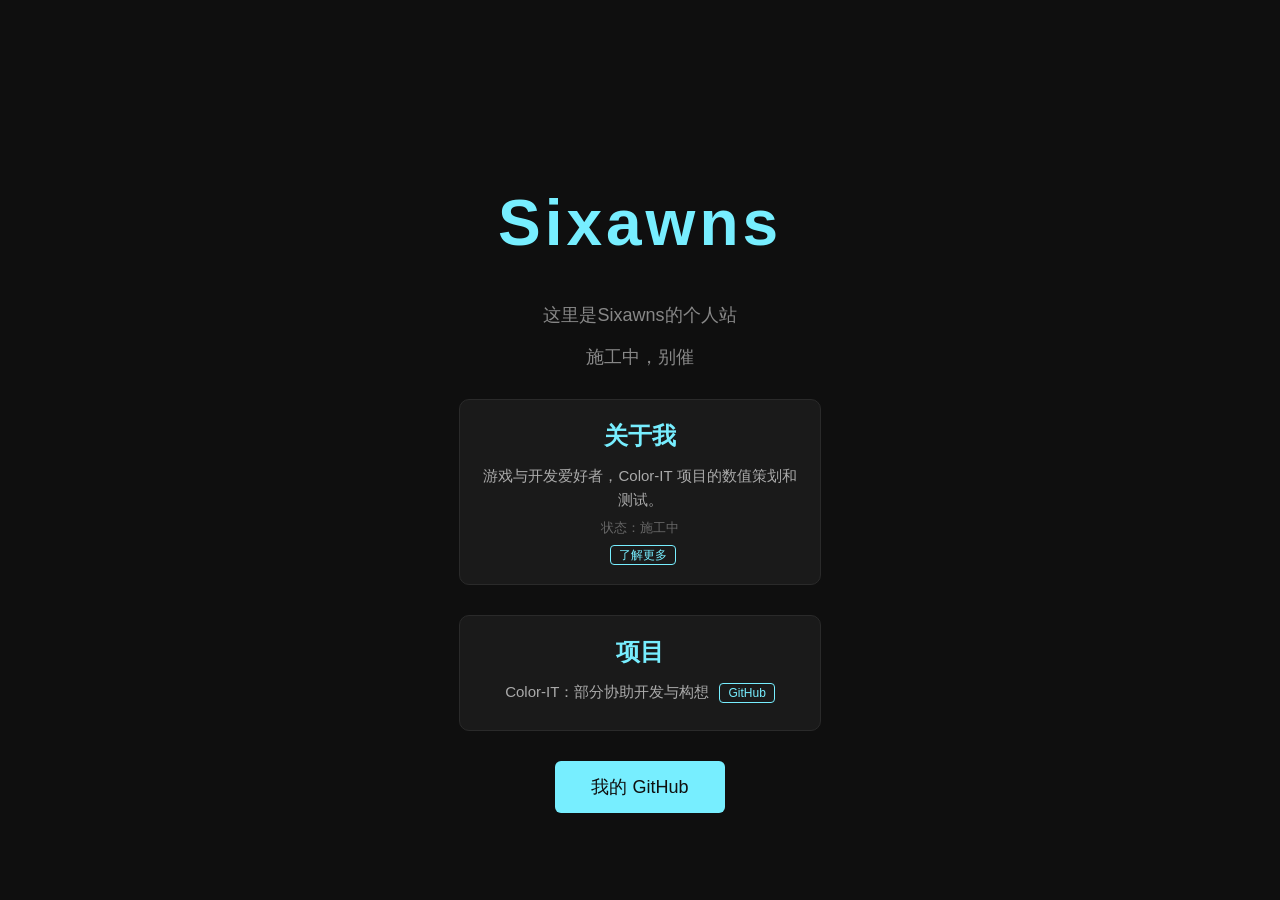
==== index.html @ 47315398 "0.26.9.13.1 网页初版" ====
<!DOCTYPE html>
<html>
<head>
  <meta charset="UTF-8">
  <title>Sixawns</title>
  <link rel="stylesheet" href="style.css">
</head>
<body>
  <h1>Sixawns</h1>
  <p>这里是Sixawns的个人站</p>
  <p>施工中，别催</p>

  <div class="card">
    <h2>关于我</h2>
    <p>游戏与开发爱好者，Color-IT 项目的数值策划和测试。</p>
    <p class="status">状态：施工中</p>
    <a href="about.html" class="mini-link">了解更多</a>
  </div>

  <div class="card">
    <h2>项目</h2>
    <p>
      Color-IT：部分协助开发与构想
      <a href="https://github.com/MinecraftFom/Color-IT" target="_blank" class="mini-link">GitHub</a>
    </p>
  </div>

  <a href="https://github.com/Sixawns" target="_blank" class="btn-main">我的 GitHub</a>
</body>
</html>
---- style.css ----
/* 全局样式 */
body {
  background: #0f0f0f;
  color: #e0e0e0;
  font-family: "Microsoft YaHei", sans-serif;
  text-align: center;
  padding-top: 15vh;
}

/* 大标题 */
h1 {
  font-size: 64px;
  letter-spacing: 4px;
  color: #7ef;
}

/* 正文段落 */
p {
  font-size: 18px;
  color: #888;
}

/* 按钮通用样式 */
a {
  display: block;
  width: fit-content;
  margin: 30px auto 0;
  padding: 12px 28px;
  background: #7ef;
  color: #0f0f0f;
  text-decoration: none;
  border-radius: 6px;
  font-size: 16px;
  transition: 0.3s;
}

/* 鼠标悬停效果 */
a:hover {
  background: #4cd;
  color: #fff;
  transform: scale(1.1);
}

/* 卡片容器 */
.card {
  width: 320px;
  margin: 30px auto 0;
  padding: 20px;
  background: #1a1a1a;
  border: 1px solid #2a2a2a;
  border-radius: 10px;
  text-align: center;
}

/* 卡片标题 */
.card h2 {
  margin: 0 0 12px;
  font-size: 24px;
  color: #7ef;
}

/* 卡片正文 */
.card p {
  margin: 6px 0;
  font-size: 15px;
  color: #aaa;
  line-height: 1.6;
}

/* 状态那行 */
.card .status {
  color: #666;
  font-size: 13px;
}

/* 卡片里的小链接 */
.mini-link {
  display: inline;
  width: auto;
  margin: 0 0 0 6px;
  padding: 2px 8px;
  font-size: 12px;
  background: transparent;
  border: 1px solid #7ef;
  color: #7ef;
  border-radius: 4px;
}

/* 主按钮，大一点 */
.btn-main {
  font-size: 18px;
  padding: 14px 36px;
}
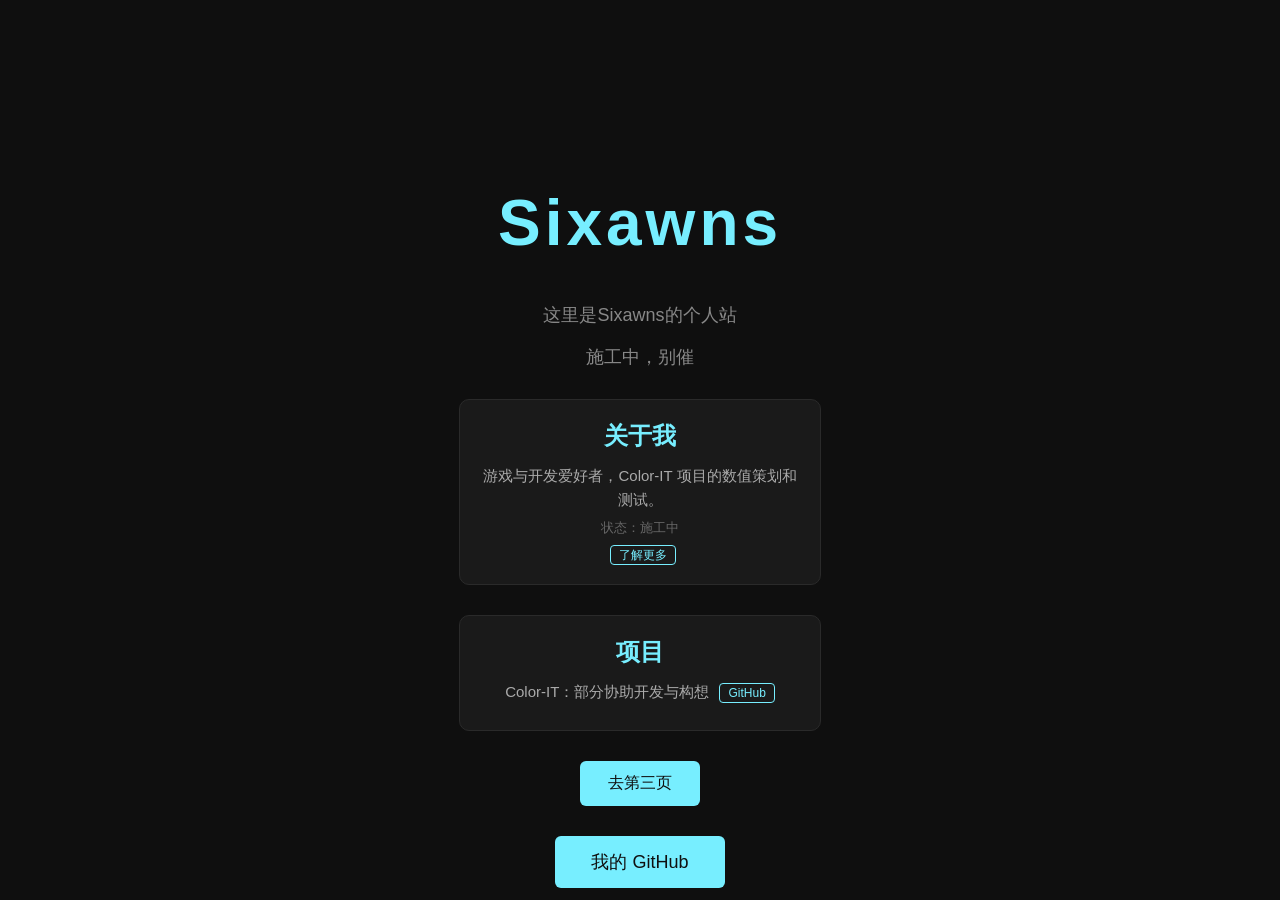
==== commit 4ba431db: "0.26.9.14.1" ====
--- a/index.html
+++ b/index.html
@@ -25,6 +25,7 @@
     </p>
   </div>
 
+  <a href="page3.html" class="btn-second">去第三页</a>
   <a href="https://github.com/Sixawns" target="_blank" class="btn-main">我的 GitHub</a>
 </body>
 </html>
--- a/style.css
+++ b/style.css
@@ -90,4 +90,46 @@
 .btn-main {
   font-size: 18px;
   padding: 14px 36px;
-}+}
+/* 过场图 */
+.cover {
+  position: fixed;
+  top: 0;
+  left: 0;
+  width: 100%;
+  height: 100%;
+  background-image: url("cover.jpg");
+  background-size: cover;
+  background-position: center;
+  z-index: 999;
+  animation: coverLoop 6s ease-in-out forwards;
+}
+
+@keyframes coverLoop {
+  0% {
+    opacity: 0;
+    transform: scale(1);
+  }
+  25% {
+    opacity: 1;
+    transform: scale(1.03);
+  }
+  50% {
+    opacity: 1;
+    transform: scale(1.06);
+  }
+  100% {
+    opacity: 0;
+    transform: scale(1.15);
+    pointer-events: none;
+  }
+}
+body {
+animation: bodyIn 0s ease-out 2s both;}
+
+@keyframes bodyIn {
+  0% { opacity: 0; }
+  100% { opacity: 1; }
+}
+
+
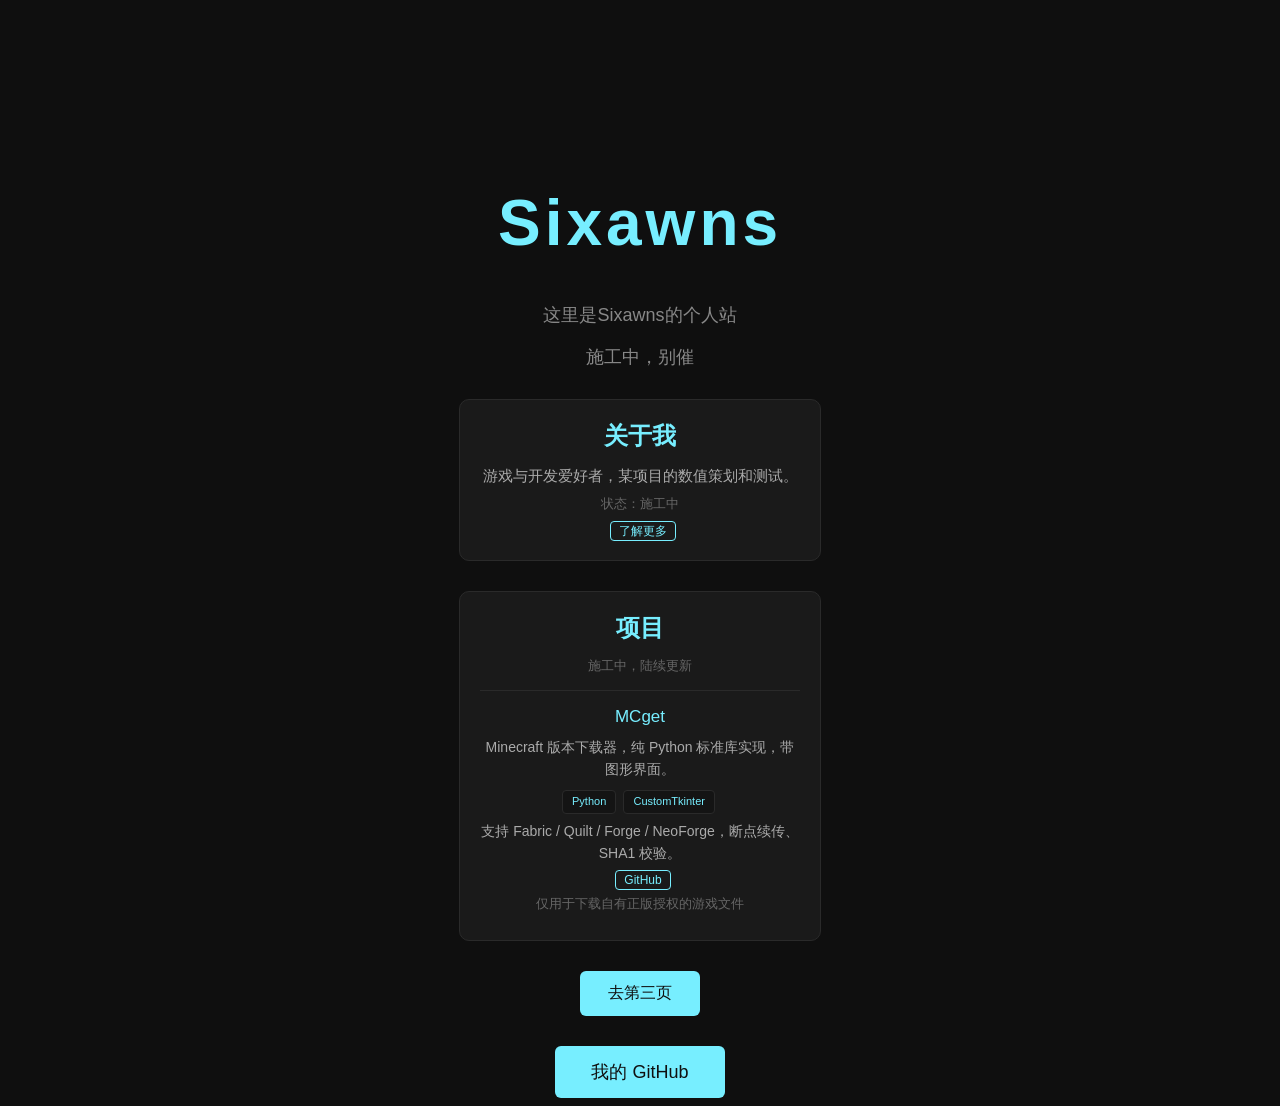
==== commit f63d25dc: "26.10.20.01" ====
--- a/index.html
+++ b/index.html
@@ -3,6 +3,8 @@
 <head>
   <meta charset="UTF-8">
   <title>Sixawns</title>
+  <link rel="icon" href="favicon/favicon.ico">
+  <link rel="icon" type="image/png" sizes="32x32" href="favicon/favicon-32x32.png">
   <link rel="stylesheet" href="style.css">
 </head>
 <body>
@@ -12,20 +14,29 @@
 
   <div class="card">
     <h2>关于我</h2>
-    <p>游戏与开发爱好者，Color-IT 项目的数值策划和测试。</p>
+    <p>游戏与开发爱好者，某项目的数值策划和测试。</p>
     <p class="status">状态：施工中</p>
     <a href="about.html" class="mini-link">了解更多</a>
   </div>
 
   <div class="card">
     <h2>项目</h2>
-    <p>
-      Color-IT：部分协助开发与构想
-      <a href="https://github.com/MinecraftFom/Color-IT" target="_blank" class="mini-link">GitHub</a>
-    </p>
+    <p class="status">施工中，陆续更新</p>
+
+    <div class="proj">
+      <p class="proj-name">MCget</p>
+      <p class="proj-desc">Minecraft 版本下载器，纯 Python 标准库实现，带图形界面。</p>
+      <p>
+        <span class="tag">Python</span>
+        <span class="tag">CustomTkinter</span>
+      </p>
+      <p class="proj-desc">支持 Fabric / Quilt / Forge / NeoForge，断点续传、SHA1 校验。</p>
+      <a href="https://github.com/Sixawns/MCget" target="_blank" class="mini-link">GitHub</a>
+      <p class="status">仅用于下载自有正版授权的游戏文件</p>
+    </div>
   </div>
 
   <a href="page3.html" class="btn-second">去第三页</a>
   <a href="https://github.com/Sixawns" target="_blank" class="btn-main">我的 GitHub</a>
 </body>
-</html>+</html>
--- a/style.css
+++ b/style.css
@@ -91,7 +91,8 @@
   font-size: 18px;
   padding: 14px 36px;
 }
-/* 过场图 */
+
+/* 过场图：只有 page3 会用到 */
 .cover {
   position: fixed;
   top: 0;
@@ -124,12 +125,49 @@
     pointer-events: none;
   }
 }
-body {
-animation: bodyIn 0s ease-out 2s both;}
+
+/* 内容淡入：只对带 page3 类的页面生效 */
+body.page3 {
+  animation: bodyIn 0s ease-out 2s both;
+}
 
 @keyframes bodyIn {
   0% { opacity: 0; }
   100% { opacity: 1; }
 }
 
+/* ===== 以下为项目条目新增部分 ===== */
 
+/* 项目条目：带一条上分隔线 */
+.card .proj {
+  margin-top: 14px;
+  padding-top: 12px;
+  border-top: 1px solid #2a2a2a;
+}
+
+/* 项目名 */
+.card .proj-name {
+  margin: 0 0 4px;
+  font-size: 17px;
+  color: #7ef;
+}
+
+/* 项目描述 */
+.card .proj-desc {
+  margin: 5px 0;
+  font-size: 14px;
+  color: #aaa;
+  line-height: 1.6;
+}
+
+/* 技术标签（用 span，避免被全局 a 样式撑成按钮） */
+.tag {
+  display: inline-block;
+  margin: 4px 3px 0 0;
+  padding: 2px 9px;
+  font-size: 11px;
+  color: #7ef;
+  background: #141414;
+  border: 1px solid #2a2a2a;
+  border-radius: 4px;
+}
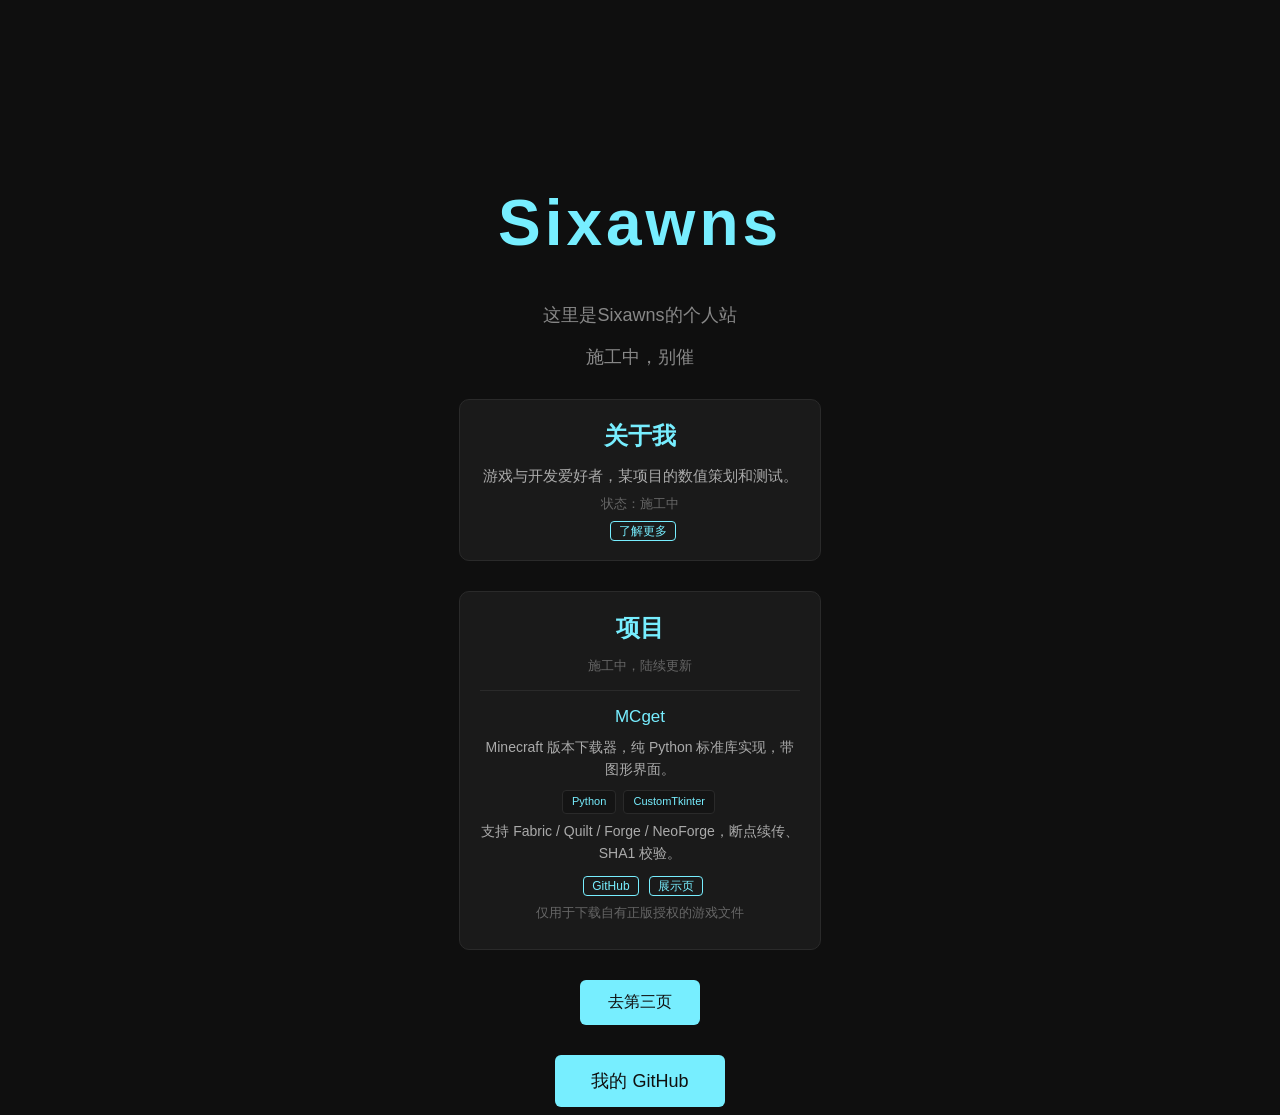
==== commit 8382d2b8: "26.10.20.02" ====
--- a/index.html
+++ b/index.html
@@ -31,7 +31,10 @@
         <span class="tag">CustomTkinter</span>
       </p>
       <p class="proj-desc">支持 Fabric / Quilt / Forge / NeoForge，断点续传、SHA1 校验。</p>
-      <a href="https://github.com/Sixawns/MCget" target="_blank" class="mini-link">GitHub</a>
+      <p class="proj-links">
+        <a href="https://github.com/Sixawns/MCget" target="_blank" class="mini-link">GitHub</a>
+        <a href="mcget.html" class="mini-link">展示页</a>
+      </p>
       <p class="status">仅用于下载自有正版授权的游戏文件</p>
     </div>
   </div>
--- a/style.css
+++ b/style.css
@@ -171,3 +171,122 @@
   border: 1px solid #2a2a2a;
   border-radius: 4px;
 }
+
+/* 项目条目里的链接行 */
+.card .proj-links {
+  margin: 8px 0 0;
+}
+
+/* ===== 以下为 MCget 展示页新增部分 ===== */
+
+/* 展示页标题，比首页 h1 小一号 */
+.page-title {
+  font-size: 46px;
+}
+
+/* 副标题 */
+.lead {
+  margin: 10px auto 0;
+  max-width: 520px;
+  font-size: 16px;
+  color: #888;
+  line-height: 1.7;
+}
+
+/* 宽卡片：比首页 320px 的 .card 宽，放得下代码块 */
+.wide {
+  max-width: 620px;
+  margin: 26px auto 0;
+  padding: 22px 26px;
+  background: #1a1a1a;
+  border: 1px solid #2a2a2a;
+  border-radius: 10px;
+  text-align: left;
+}
+
+.wide h2 {
+  margin: 0 0 12px;
+  font-size: 20px;
+  color: #7ef;
+}
+
+/* 宽卡片正文：覆盖全局 p 的居中与字号 */
+.wide .txt {
+  margin: 8px 0;
+  font-size: 14px;
+  color: #aaa;
+  line-height: 1.75;
+}
+
+.wide .txt.small {
+  font-size: 13px;
+  color: #888;
+}
+
+/* 代码块 */
+.code {
+  margin: 10px 0;
+  padding: 14px 16px;
+  background: #101010;
+  border: 1px solid #2a2a2a;
+  border-radius: 6px;
+  font-family: Consolas, "Courier New", monospace;
+  font-size: 13px;
+  line-height: 1.7;
+  color: #9fe;
+  white-space: pre-wrap;
+  word-break: break-all;
+  overflow-x: auto;
+}
+
+/* 特性两列网格 */
+.grid {
+  display: flex;
+  flex-wrap: wrap;
+  gap: 12px;
+}
+
+.feat {
+  flex: 1 1 240px;
+  padding: 12px 14px;
+  background: #141414;
+  border: 1px solid #2a2a2a;
+  border-radius: 8px;
+}
+
+.feat-t {
+  margin: 0 0 4px;
+  font-size: 15px;
+  color: #7ef;
+}
+
+.feat-d {
+  margin: 0;
+  font-size: 13px;
+  line-height: 1.65;
+  color: #999;
+}
+
+/* 列表 */
+.wide .list {
+  margin: 8px 0;
+  padding-left: 20px;
+  font-size: 14px;
+  color: #aaa;
+  line-height: 1.85;
+}
+
+.wide .list b {
+  color: #7ef;
+  font-weight: 600;
+}
+
+/* 声明区块：弱化处理，不抢戏 */
+.note-box {
+  background: rgba(255, 255, 255, 0.02);
+}
+
+.note-box .list {
+  font-size: 13px;
+  color: #888;
+}
